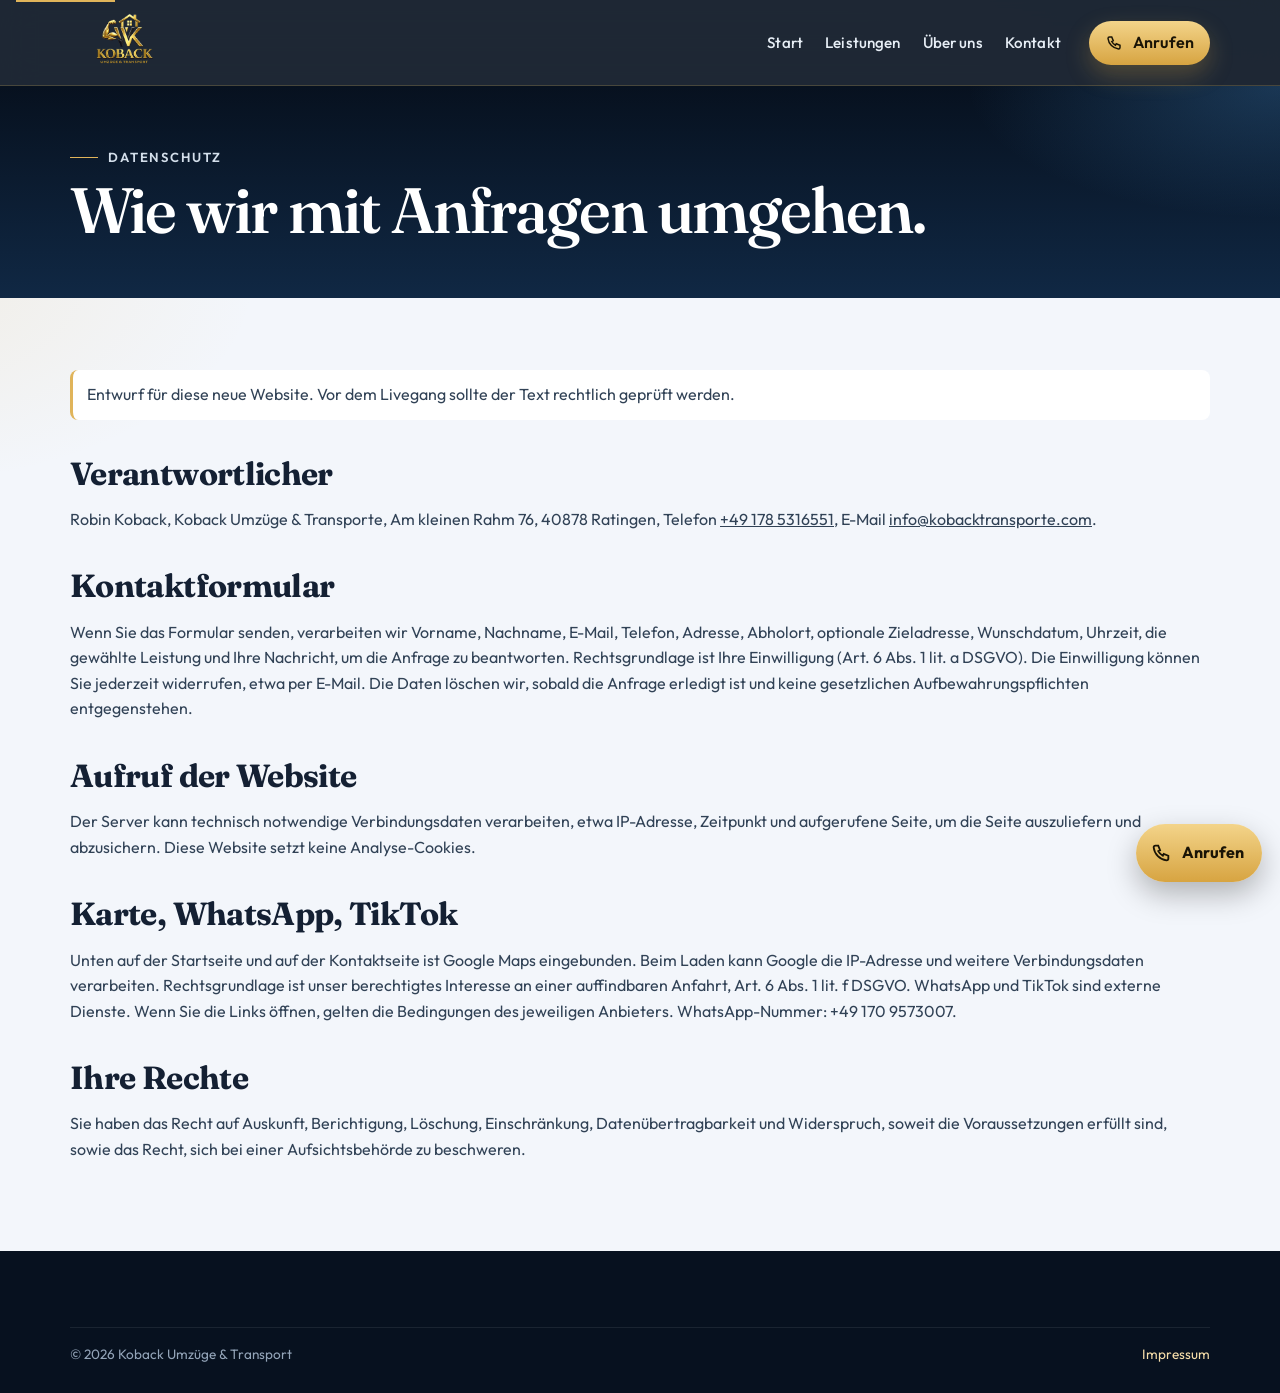
==== datenschutz.html @ e5ff246f "Publish the static site for client review. Co-authored-by: Cursor <cursoragent@cursor.com>" ====
<!DOCTYPE html>
<html lang="de">
<head>
  <meta charset="utf-8">
  <meta name="viewport" content="width=device-width, initial-scale=1">
  <title>Datenschutz | Koback Umzüge & Transport</title>
  <meta name="description" content="Datenschutzhinweise für die Website von Koback Umzüge & Transport.">
  <link rel="icon" href="assets/logo.png">
  <link rel="preconnect" href="https://fonts.googleapis.com">
  <link rel="preconnect" href="https://fonts.gstatic.com" crossorigin>
  <link href="https://fonts.googleapis.com/css2?family=Fraunces:ital,opsz,wght@0,9..144,520&family=Outfit:wght@360;500;650&display=swap" rel="stylesheet">
  <link rel="stylesheet" href="css/style.css">
</head>
<body>
  <a class="skip" href="#main">Zum Inhalt</a>
  <header class="nav">
    <div class="nav-inner">
      <a class="logo" href="index.html"><img src="assets/logo.png" alt="Koback Umzüge & Transport"></a>
      <ul class="nav-menu" id="nav-menu">
        <li><a href="index.html">Start</a></li>
        <li><a href="leistungen.html">Leistungen</a></li>
        <li><a href="ueber-uns.html">Über uns</a></li>
        <li><a href="kontakt.html">Kontakt</a></li>
      </ul>
      <a class="btn btn-gold nav-call" href="tel:+491785316551">
        <svg viewBox="0 0 24 24" fill="none" stroke="currentColor" stroke-width="2" aria-hidden="true"><path d="M6 4h3l2 5-2 1a12 12 0 0 0 5 5l1-2 5 2v3a2 2 0 0 1-2 2A16 16 0 0 1 4 6a2 2 0 0 1 2-2z"/></svg>
        Anrufen
      </a>
      <button class="nav-toggle" type="button" aria-expanded="false" aria-controls="nav-menu" aria-label="Menü"><span></span><span></span><span></span></button>
    </div>
  </header>
  <main id="main">
    <section class="page-hero">
      <div class="wrap">
        <p class="eyebrow">Datenschutz</p>
        <h1>Wie wir mit Anfragen umgehen.</h1>
      </div>
    </section>
    <section class="prose legal">
      <div class="wrap">
        <p class="note">Entwurf für diese neue Website. Vor dem Livegang sollte der Text rechtlich geprüft werden.</p>
        <h2>Verantwortlicher</h2>
        <p>Robin Koback, Koback Umzüge & Transporte, Am kleinen Rahm 76, 40878 Ratingen, Telefon <a href="tel:+491785316551">+49 178 5316551</a>, E-Mail <a href="mailto:info@kobacktransporte.com">info@kobacktransporte.com</a>.</p>
        <h2>Kontaktformular</h2>
        <p>Wenn Sie das Formular senden, verarbeiten wir Vorname, Nachname, E-Mail, Telefon, Adresse, Abholort, optionale Zieladresse, Wunschdatum, Uhrzeit, die gewählte Leistung und Ihre Nachricht, um die Anfrage zu beantworten. Rechtsgrundlage ist Ihre Einwilligung (Art. 6 Abs. 1 lit. a DSGVO). Die Einwilligung können Sie jederzeit widerrufen, etwa per E-Mail. Die Daten löschen wir, sobald die Anfrage erledigt ist und keine gesetzlichen Aufbewahrungspflichten entgegenstehen.</p>
        <h2>Aufruf der Website</h2>
        <p>Der Server kann technisch notwendige Verbindungsdaten verarbeiten, etwa IP-Adresse, Zeitpunkt und aufgerufene Seite, um die Seite auszuliefern und abzusichern. Diese Website setzt keine Analyse-Cookies.</p>
        <h2>Karte, WhatsApp, TikTok</h2>
        <p>Unten auf der Startseite und auf der Kontaktseite ist Google Maps eingebunden. Beim Laden kann Google die IP-Adresse und weitere Verbindungsdaten verarbeiten. Rechtsgrundlage ist unser berechtigtes Interesse an einer auffindbaren Anfahrt, Art. 6 Abs. 1 lit. f DSGVO. WhatsApp und TikTok sind externe Dienste. Wenn Sie die Links öffnen, gelten die Bedingungen des jeweiligen Anbieters. WhatsApp-Nummer: +49 170 9573007.</p>
        <h2>Ihre Rechte</h2>
        <p>Sie haben das Recht auf Auskunft, Berichtigung, Löschung, Einschränkung, Datenübertragbarkeit und Widerspruch, soweit die Voraussetzungen erfüllt sind, sowie das Recht, sich bei einer Aufsichtsbehörde zu beschweren.</p>
      </div>
    </section>
  </main>
  <footer class="footer">
    <div class="wrap footer-bottom">
      <span>© 2026 Koback Umzüge & Transport</span>
      <span><a href="impressum.html">Impressum</a></span>
    </div>
  </footer>
  <a class="fab" id="fab" href="tel:+491785316551" aria-label="Jetzt anrufen">
    <svg class="only-call" viewBox="0 0 24 24" fill="none" stroke="currentColor" stroke-width="2" aria-hidden="true"><path d="M6 4h3l2 5-2 1a12 12 0 0 0 5 5l1-2 5 2v3a2 2 0 0 1-2 2A16 16 0 0 1 4 6a2 2 0 0 1 2-2z"/></svg>
    <svg class="only-wa" viewBox="0 0 24 24" fill="currentColor" aria-hidden="true"><path d="M12 3a9 9 0 0 0-7.8 13.5L3 21l4.7-1.2A9 9 0 1 0 12 3zm5 12.6c-.2.6-1.2 1.1-1.7 1.1-.4 0-.9.2-3.1-.7-2.6-1.1-4.2-3.7-4.3-3.9-.2-.2-1.3-1.7-1.3-3.2s.8-2.3 1.1-2.6c.3-.3.6-.4.9-.4h.6c.2 0 .4 0 .6.5.2.6.8 2 .8 2.1.1.1.1.3 0 .5l-.4.5c-.1.2-.3.3-.1.6.2.3.7 1.2 1.6 1.9 1.1.9 2 1.1 2.3 1.3.3.1.4.1.6-.1l.7-.8c.2-.2.4-.2.6-.1l2.1 1c.2.1.4.2.4.4.1.2 0 .7-.2 1.1z"/></svg>
    <span class="label only-call">Anrufen</span>
    <span class="label only-wa">WhatsApp</span>
  </a>
  <script src="js/main.js"></script>
</body>
</html>
---- css/style.css ----
:root {
  --navy: #07111f;
  --navy-2: #0c1c31;
  --navy-3: #132844;
  --blue: #1e4f86;
  --blue-bright: #3d7eb8;
  --gold: #e0b45a;
  --gold-2: #f6deaa;
  --gold-deep: #a8832e;
  --ink: #142033;
  --muted: #5d6d80;
  --paper: #f4efe6;
  --white: #fff;
  --line: rgba(224, 180, 90, 0.38);
  --wa: #1faa5a;
  --danger: #ffb4b4;
  --nav: 86px;
  --shadow: 0 24px 60px rgba(4, 10, 20, 0.28);
  --font: "Outfit", "Segoe UI", sans-serif;
  --display: "Fraunces", Georgia, serif;
}

* { box-sizing: border-box; }
html { scroll-behavior: smooth; overflow-x: clip; }
body {
  margin: 0;
  font-family: var(--font);
  color: var(--ink);
  background:
    radial-gradient(900px 420px at 100% -10%, rgba(61, 126, 184, 0.16), transparent 60%),
    radial-gradient(700px 380px at -10% 20%, rgba(224, 180, 90, 0.14), transparent 55%),
    #f3f6fb;
  line-height: 1.6;
}
img { max-width: 100%; display: block; }
a { color: inherit; }
button, input, select, textarea { font: inherit; }
h1, h2, h3, p { margin: 0; }

.skip {
  position: absolute;
  left: 16px;
  top: -40px;
  background: var(--gold);
  color: var(--navy);
  padding: 8px 12px;
  z-index: 100;
}
.skip:focus { top: 12px; }

.wrap {
  width: min(1140px, calc(100% - 40px));
  margin: 0 auto;
}

.nav {
  position: sticky;
  top: 0;
  z-index: 40;
  height: var(--nav);
  display: flex;
  align-items: center;
  background: rgba(7, 17, 31, 0.9);
  backdrop-filter: blur(16px);
  border-bottom: 1px solid rgba(224, 180, 90, 0.22);
}
.nav-inner {
  display: flex;
  align-items: center;
  gap: 28px;
  width: min(1140px, calc(100% - 40px));
  margin: 0 auto;
}
.logo img {
  height: 72px;
  width: auto;
  mix-blend-mode: lighten;
}
.nav-menu {
  display: flex;
  align-items: center;
  gap: 22px;
  margin: 0 0 0 auto;
  list-style: none;
  padding: 0;
}
.nav-menu a {
  text-decoration: none;
  color: #e7eef6;
  font-size: 0.95rem;
  font-weight: 500;
  letter-spacing: 0.01em;
}
.nav-menu a:hover,
.nav-menu a.is-active { color: var(--gold-2); }
.nav-menu a.is-active {
  box-shadow: inset 0 -2px 0 var(--gold);
}
.nav-toggle {
  display: none;
  margin-left: auto;
  width: 46px;
  height: 46px;
  border: 1px solid var(--line);
  background: transparent;
  border-radius: 12px;
  padding: 0;
  cursor: pointer;
}
.nav-toggle span {
  display: block;
  width: 18px;
  height: 2px;
  margin: 4px auto;
  background: var(--gold-2);
  transition: transform 0.2s ease, opacity 0.2s ease;
}
.nav-toggle[aria-expanded="true"] span:nth-child(1) { transform: translateY(6px) rotate(45deg); }
.nav-toggle[aria-expanded="true"] span:nth-child(2) { opacity: 0; }
.nav-toggle[aria-expanded="true"] span:nth-child(3) { transform: translateY(-6px) rotate(-45deg); }

.btn {
  display: inline-flex;
  align-items: center;
  justify-content: center;
  gap: 10px;
  min-height: 52px;
  padding: 0 22px;
  border-radius: 999px;
  text-decoration: none;
  border: 0;
  cursor: pointer;
  font-weight: 600;
  letter-spacing: 0.01em;
}
.btn svg { width: 18px; height: 18px; flex: none; }
.btn-gold {
  background: linear-gradient(180deg, #f3d48a, #d7a441);
  color: #1a1406;
  box-shadow: 0 10px 24px rgba(215, 164, 65, 0.28);
}
.btn-gold:hover { filter: brightness(1.05); transform: translateY(-1px); }
.btn-ghost {
  position: relative;
  color: var(--gold-2);
  background: rgba(7, 17, 31, 0.35);
  border: 1.5px solid rgba(246, 222, 170, 0.75);
}
.btn-ghost:hover { background: rgba(224, 180, 90, 0.12); }
.btn-line {
  color: var(--navy);
  background: transparent;
  border: 1.5px solid rgba(7, 17, 31, 0.2);
}
.btn-wa {
  background: var(--wa);
  color: white;
}
.btn-block { width: 100%; }
.nav .btn { min-height: 44px; padding: 0 16px; }
.nav-call { flex: none; }

.btn-pulse { animation: rise 0.7s ease 0.3s both; }
.btn-pulse::before,
.btn-pulse::after {
  content: "";
  position: absolute;
  inset: -5px;
  border-radius: inherit;
  border: 1.5px solid rgba(246, 222, 170, 0.8);
  animation: ring 2.1s ease-out infinite;
  pointer-events: none;
}
.btn-pulse::after { animation-delay: 1s; }
@keyframes ring {
  0% { transform: scale(1); opacity: 0.75; }
  100% { transform: scale(1.22); opacity: 0; }
}
@keyframes rise {
  from { opacity: 0; transform: translateY(10px); }
  to { opacity: 1; transform: none; }
}
.chev { animation: bob 1.4s ease-in-out infinite; }
@keyframes bob {
  0%, 100% { transform: translateY(0); }
  50% { transform: translateY(3px); }
}

.hero {
  position: relative;
  color: white;
  min-height: calc(100svh - var(--nav));
  display: flex;
  align-items: center;
  background: #07111f;
  overflow: hidden;
}
.hero-media {
  position: absolute;
  inset: 0;
  z-index: 0;
}
.hero-media video {
  width: 100%;
  height: 100%;
  object-fit: cover;
  object-position: center center;
  display: block;
}
.hero-media::after {
  content: "";
  position: absolute;
  inset: 0;
  background:
    linear-gradient(90deg, rgba(7, 17, 31, 0.9) 0%, rgba(7, 17, 31, 0.62) 46%, rgba(7, 17, 31, 0.38) 100%);
}
.hero-grid {
  position: relative;
  z-index: 1;
  display: grid;
  grid-template-columns: 1.15fr 0.85fr;
  gap: 40px;
  align-items: center;
  width: min(1140px, calc(100% - 40px));
  margin: 0 auto;
  padding: 56px 0 64px;
}
.eyebrow {
  display: inline-flex;
  align-items: center;
  gap: 10px;
  color: var(--gold-2);
  font-size: 0.82rem;
  font-weight: 600;
  letter-spacing: 0.14em;
  text-transform: uppercase;
}
.eyebrow::before {
  content: "";
  width: 28px;
  height: 1px;
  background: var(--gold);
}
.hero h1 {
  margin: 16px 0 18px;
  font-family: var(--display);
  font-weight: 560;
  font-size: clamp(3rem, 6.2vw, 5.5rem);
  line-height: 0.96;
  letter-spacing: -0.03em;
  text-shadow: 0 10px 30px rgba(0, 0, 0, 0.35);
}
.hero h1 span {
  color: var(--gold-2);
}
.lead {
  max-width: 560px;
  color: #d5deea;
  font-size: 1.08rem;
}
.hero-actions {
  display: flex;
  flex-wrap: wrap;
  gap: 14px;
  margin-top: 28px;
}
.hero-card {
  background: rgba(8, 18, 32, 0.62);
  border: 1px solid rgba(246, 222, 170, 0.42);
  border-radius: 24px;
  padding: 22px;
  backdrop-filter: blur(14px);
  box-shadow: var(--shadow);
}
.hero-card p { color: #c9d5e4; }
.hero-card .kicker {
  color: var(--gold);
  font-size: 0.78rem;
  letter-spacing: 0.16em;
  text-transform: uppercase;
  font-weight: 700;
}
.phone-xl {
  display: block;
  margin: 8px 0 16px;
  color: white;
  text-decoration: none;
  font-family: var(--display);
  font-size: clamp(1.8rem, 3vw, 2.4rem);
  letter-spacing: -0.03em;
}
.hero-card .btn { width: 100%; }
.quick-row {
  display: grid;
  grid-template-columns: 1fr 1fr;
  gap: 10px;
  margin-top: 12px;
}
.quick-row a {
  display: flex;
  align-items: center;
  justify-content: center;
  gap: 8px;
  min-height: 44px;
  border-radius: 14px;
  text-decoration: none;
  color: var(--gold-2);
  border: 1px solid rgba(246, 222, 170, 0.28);
  font-size: 0.92rem;
}
.quick-row a:hover { background: rgba(255, 255, 255, 0.05); }

#kontakt { scroll-margin-top: 96px; }
.contact-band {
  background:
    radial-gradient(500px 240px at 100% 0%, rgba(61, 126, 184, 0.28), transparent 60%),
    var(--navy);
  color: white;
  padding: 72px 0;
}
.contact-grid {
  display: grid;
  grid-template-columns: 1.05fr 0.95fr;
  gap: 42px;
  align-items: start;
}
.section-title {
  font-family: var(--display);
  font-weight: 560;
  letter-spacing: -0.03em;
  font-size: clamp(2rem, 4vw, 3.3rem);
  line-height: 1.05;
}
.contact-band .section-title { margin: 10px 0 12px; }
.contact-copy { color: #c5d2e2; max-width: 460px; }
.contact-list {
  list-style: none;
  padding: 0;
  margin: 22px 0 0;
  display: grid;
  gap: 12px;
}
.contact-list li {
  display: flex;
  gap: 12px;
  align-items: flex-start;
  color: #eef3f8;
}
.contact-list a {
  display: block;
  text-decoration: none;
  color: #eef3f8;
}
.contact-list svg {
  width: 20px;
  height: 20px;
  margin-top: 2px;
  color: var(--gold);
  flex: none;
}
.contact-list small { display: block; color: #9fb0c4; }

.form-card {
  background: #10243d;
  border: 1px solid rgba(224, 180, 90, 0.32);
  border-radius: 24px;
  padding: 22px;
  box-shadow: var(--shadow);
}
.form-grid {
  display: grid;
  grid-template-columns: 1fr 1fr;
  gap: 14px 14px;
}
.field { display: flex; flex-direction: column; gap: 6px; }
.span-2 { grid-column: 1 / -1; }
label { font-size: 0.86rem; color: var(--gold-2); font-weight: 600; }
input, select, textarea {
  width: 100%;
  border: 1px solid rgba(255, 255, 255, 0.12);
  background: #0b1a2e;
  color: white;
  color-scheme: dark;
  border-radius: 12px;
  padding: 12px 14px;
  outline: none;
}
textarea { min-height: 120px; resize: vertical; }
input:focus, select:focus, textarea:focus {
  border-color: var(--gold);
  box-shadow: 0 0 0 3px rgba(224, 180, 90, 0.2);
}
.consent {
  display: flex;
  gap: 10px;
  align-items: flex-start;
  color: #d5deea;
  font-size: 0.88rem;
}
.consent input { width: 18px; height: 18px; margin-top: 3px; accent-color: var(--gold-deep); }
.consent a { color: var(--gold-2); }
.form-error { color: var(--danger); font-size: 0.9rem; min-height: 1.2em; }
.form-success {
  display: none;
  padding: 28px 8px;
  text-align: center;
}
.form-success.is-on { display: block; }
.form-success h3 {
  font-family: var(--display);
  font-size: 2rem;
  margin-bottom: 8px;
}
.hp {
  position: absolute;
  left: -9999px;
  opacity: 0;
  height: 0;
}

.map-frame {
  margin-top: 18px;
  border-radius: 18px;
  overflow: hidden;
  min-height: 180px;
  background:
    linear-gradient(160deg, rgba(7, 17, 31, 0.2), rgba(7, 17, 31, 0.55)),
    url("../assets/room.jpg") center / cover;
  border: 1px solid rgba(224, 180, 90, 0.25);
  display: grid;
  place-items: center;
}
.map-frame iframe { width: 100%; height: 220px; border: 0; }
.map-load {
  background: rgba(7, 17, 31, 0.82);
  color: white;
  border: 1px solid var(--line);
  border-radius: 999px;
  min-height: 46px;
  padding: 0 18px;
  cursor: pointer;
}

.trust {
  background: transparent;
  padding: 0 0 8px;
  margin-top: -36px;
  position: relative;
  z-index: 2;
}
.trust-grid {
  display: grid;
  grid-template-columns: repeat(4, 1fr);
  gap: 18px;
  background: rgba(255, 255, 255, 0.92);
  border: 1px solid rgba(30, 79, 134, 0.08);
  border-radius: 24px;
  padding: 22px 26px;
  box-shadow: 0 18px 50px rgba(12, 28, 49, 0.08);
  backdrop-filter: blur(10px);
}
.trust article {
  padding: 8px 8px 8px 0;
}
.trust strong {
  display: block;
  font-family: var(--display);
  font-size: 1.55rem;
  font-weight: 560;
  color: var(--navy);
  letter-spacing: -0.03em;
}
.trust span { color: var(--muted); font-size: 0.95rem; }
.trust article + article { border-left: 1px solid rgba(168, 131, 46, 0.35); padding-left: 18px; }

.section { padding: 84px 0; }
.section-head {
  display: flex;
  justify-content: space-between;
  gap: 24px;
  align-items: end;
  margin-bottom: 28px;
}
.section-head p { max-width: 420px; color: var(--muted); }
.cards {
  display: grid;
  grid-template-columns: repeat(3, 1fr);
  gap: 18px;
}
.card {
  background: white;
  border-radius: 22px;
  overflow: hidden;
  border: 1px solid rgba(18, 49, 84, 0.06);
  box-shadow: 0 16px 40px rgba(20, 32, 51, 0.06);
  display: flex;
  flex-direction: column;
  transition: transform 0.25s ease, box-shadow 0.25s ease;
}
.card:hover {
  transform: translateY(-6px);
  box-shadow: 0 28px 50px rgba(18, 49, 84, 0.14);
}
.card img { height: 210px; width: 100%; object-fit: cover; }
.card div { padding: 20px 20px 22px; display: flex; flex-direction: column; gap: 8px; flex: 1; }
.card h3 { font-size: 1.35rem; letter-spacing: -0.02em; }
.card p { color: var(--muted); flex: 1; }
.card a { color: var(--blue); font-weight: 600; text-decoration: none; }
.card a:hover { color: var(--gold-deep); }

.why { background: white; }
.why-grid {
  display: grid;
  grid-template-columns: repeat(4, 1fr);
  gap: 16px;
}
.why article {
  background: linear-gradient(180deg, #ffffff, #f4f7fb);
  border-radius: 20px;
  padding: 22px;
  border: 1px solid rgba(30, 79, 134, 0.08);
  box-shadow: inset 0 3px 0 var(--gold);
}
.why h3 { margin: 10px 0 6px; font-size: 1.15rem; }
.why p { color: var(--muted); }
.icon-bubble {
  width: 42px;
  height: 42px;
  border-radius: 14px;
  display: grid;
  place-items: center;
  background: #123154;
  color: var(--gold-2);
}
.icon-bubble svg { width: 20px; height: 20px; }

.care {
  display: grid;
  grid-template-columns: 0.9fr 1.1fr;
  min-height: 520px;
  background: var(--navy-2);
  color: white;
}
.care img { width: 100%; height: 100%; object-fit: cover; min-height: 320px; }
.care-copy { padding: 64px 56px; }
.care-copy .section-title { margin: 12px 0 14px; }
.care-copy p { color: #d0dbeb; }
.care-copy ul { margin: 16px 0 0; padding: 0; list-style: none; display: grid; gap: 8px; }
.care-copy li { padding-left: 18px; position: relative; }
.care-copy li::before {
  content: "";
  width: 7px;
  height: 7px;
  border-radius: 50%;
  background: var(--gold);
  position: absolute;
  left: 0;
  top: 0.55em;
}

.band {
  background:
    linear-gradient(100deg, rgba(7, 17, 31, 0.82), rgba(30, 79, 134, 0.72)),
    url("../assets/van-load.jpg") center / cover;
  color: white;
  padding: 64px 0;
}
.band-inner {
  display: flex;
  justify-content: space-between;
  gap: 24px;
  align-items: center;
}
.band h2 { font-family: var(--display); font-size: clamp(2rem, 4vw, 3rem); font-weight: 560; letter-spacing: -0.03em; }
.band p { color: #e4ebf3; margin-top: 8px; }

.studio {
  background:
    radial-gradient(520px 220px at 0% 0%, rgba(61, 126, 184, 0.35), transparent 55%),
    #07111f;
  color: white;
  padding: 72px 0 0;
}
.studio .section-title { margin: 8px 0 10px; }
.studio-lead { max-width: 520px; color: #c5d2e2; margin-bottom: 28px; }
.studio-map {
  position: relative;
  border-radius: 28px 28px 0 0;
  overflow: hidden;
  border: 1px solid rgba(224, 180, 90, 0.28);
  border-bottom: 0;
  background: #10243d;
}
.studio-map iframe {
  width: 100%;
  height: 520px;
  border: 0;
  display: block;
}
.pin-card {
  position: absolute;
  left: 22px;
  bottom: 22px;
  width: min(320px, calc(100% - 44px));
  padding: 20px;
  border-radius: 22px;
  background: rgba(7, 17, 31, 0.88);
  border: 1px solid rgba(246, 222, 170, 0.45);
  backdrop-filter: blur(14px);
  box-shadow: var(--shadow);
}
.pin-card .kicker {
  color: var(--gold);
  font-size: 0.75rem;
  letter-spacing: 0.16em;
  text-transform: uppercase;
  font-weight: 700;
}
.pin-card strong {
  display: block;
  margin: 6px 0 8px;
  font-size: 1.15rem;
}
.pin-card p { color: #d5deea; margin-bottom: 14px; }
.pin-card .btn { width: 100%; }

.page-hero {
  background:
    radial-gradient(520px 220px at 100% 0%, rgba(61, 126, 184, 0.35), transparent 60%),
    linear-gradient(180deg, #07111f 0%, #102844 100%);
  color: white;
  padding: 54px 0 46px;
}
.page-hero h1 {
  font-family: var(--display);
  font-weight: 560;
  font-size: clamp(2.6rem, 5vw, 4.4rem);
  letter-spacing: -0.03em;
  line-height: 1;
  margin: 10px 0;
}
.page-hero p { max-width: 640px; color: #d3deea; }

.prose { padding: 64px 0 80px; }
.prose h2 {
  font-family: var(--display);
  font-size: 2rem;
  margin: 28px 0 8px;
  letter-spacing: -0.02em;
}
.split {
  display: grid;
  grid-template-columns: 1fr 1fr;
  gap: 28px;
  align-items: center;
}
.split img { border-radius: 24px; height: 420px; width: 100%; object-fit: cover; }
.chips { display: flex; flex-wrap: wrap; gap: 8px; margin-top: 16px; }
.chips span {
  border: 1px solid rgba(168, 131, 46, 0.4);
  background: white;
  border-radius: 999px;
  padding: 6px 12px;
  font-size: 0.92rem;
}
.service-block { padding: 28px 0 8px; border-top: 1px solid rgba(20, 32, 51, 0.08); }
.service-block ul { columns: 2; padding-left: 18px; }
.service-block li { break-inside: avoid; margin: 4px 0; }
.legal p { margin: 8px 0; color: #314256; }
.note {
  background: white;
  border-left: 3px solid var(--gold);
  padding: 12px 14px;
  border-radius: 8px;
  color: var(--muted);
}

.footer {
  background: var(--navy);
  color: #d5deea;
  padding: 48px 0 28px;
}
.footer-grid {
  display: grid;
  grid-template-columns: 1.3fr 1fr 1fr;
  gap: 28px;
}
.footer .logo img { height: 84px; }
.footer a { color: var(--gold-2); text-decoration: none; }
.footer h3 { color: white; margin-bottom: 8px; font-size: 1rem; }
.footer ul { list-style: none; padding: 0; margin: 0; display: grid; gap: 6px; }
.footer-bottom {
  margin-top: 28px;
  padding-top: 16px;
  border-top: 1px solid rgba(255, 255, 255, 0.08);
  display: flex;
  justify-content: space-between;
  gap: 12px;
  font-size: 0.85rem;
  color: #93a4b8;
}

.fab {
  position: fixed;
  right: 18px;
  bottom: 18px;
  z-index: 45;
  transition: opacity 0.25s ease, transform 0.25s ease;
}
.fab.is-hidden {
  opacity: 0;
  visibility: hidden;
  pointer-events: none;
  transform: translateY(10px);
}
.fab {
  display: inline-flex;
  align-items: center;
  gap: 10px;
  min-height: 58px;
  padding: 0 18px 0 14px;
  border-radius: 999px;
  text-decoration: none;
  background: linear-gradient(180deg, #f3d48a, #d7a441);
  color: #1a1406;
  font-weight: 700;
  box-shadow: 0 12px 30px rgba(0, 0, 0, 0.28), 0 0 0 0 rgba(224, 180, 90, 0.6);
  animation: fabpulse 2s ease-out infinite;
}
.fab svg { width: 22px; height: 22px; }
.fab .only-wa { display: none; }
.fab.is-wa {
  background: var(--wa);
  color: white;
  animation-name: fabpulse-wa;
}
.fab.is-wa .only-call { display: none; }
.fab.is-wa .only-wa { display: inline-flex; }
@keyframes fabpulse {
  0% { box-shadow: 0 12px 30px rgba(0, 0, 0, 0.28), 0 0 0 0 rgba(224, 180, 90, 0.55); }
  100% { box-shadow: 0 12px 30px rgba(0, 0, 0, 0.28), 0 0 0 16px rgba(224, 180, 90, 0); }
}
@keyframes fabpulse-wa {
  0% { box-shadow: 0 12px 30px rgba(0, 0, 0, 0.28), 0 0 0 0 rgba(31, 170, 90, 0.55); }
  100% { box-shadow: 0 12px 30px rgba(0, 0, 0, 0.28), 0 0 0 16px rgba(31, 170, 90, 0); }
}

:focus-visible {
  outline: 3px solid var(--blue-bright);
  outline-offset: 2px;
}

@media (max-width: 980px) {
  .hero-grid, .contact-grid, .cards, .why-grid, .care, .split, .footer-grid, .trust-grid {
    grid-template-columns: 1fr;
  }
  .trust article + article { border-left: 0; padding-left: 0; border-top: 1px solid rgba(168, 131, 46, 0.35); padding-top: 12px; }
  .hero-grid { min-height: 0; padding: 48px 0 56px; }
  .hero-media::after {
    background: linear-gradient(180deg, rgba(7, 17, 31, 0.55) 0%, rgba(7, 17, 31, 0.78) 55%, rgba(7, 17, 31, 0.9) 100%);
  }
  .care-copy { padding: 36px 22px 48px; }
  .section-head, .band-inner, .footer-bottom { flex-direction: column; align-items: flex-start; }
  .service-block ul { columns: 1; }
  .nav-inner { gap: 10px; width: min(1140px, calc(100% - 28px)); }
  .nav-toggle { display: inline-block; margin-left: 0; flex: none; }
  .nav-call { margin-left: auto; flex: none; }
  .nav-shell {
    position: fixed;
    inset: 0;
    z-index: 55;
    overflow: hidden;
    pointer-events: none;
  }
  .nav-menu {
    display: flex;
    position: absolute;
    top: var(--nav);
    right: 0;
    left: auto;
    z-index: 50;
    width: min(300px, 86vw);
    height: calc(100% - var(--nav));
    margin: 0;
    padding: 12px 0 24px;
    flex-direction: column;
    align-items: stretch;
    gap: 0;
    background: #07111f;
    border-left: 1px solid var(--line);
    box-shadow: -16px 0 40px rgba(0, 0, 0, 0.35);
    transform: translateX(105%);
    visibility: hidden;
    pointer-events: none;
  }
  .nav-menu.is-open {
    transform: translateX(0);
    visibility: visible;
    pointer-events: auto;
  }
  .nav-menu a {
    display: flex;
    align-items: center;
    min-height: 52px;
    padding: 0 22px;
    border-bottom: 1px solid rgba(224, 180, 90, 0.16);
  }
  .nav-menu a.is-active { box-shadow: none; background: rgba(224, 180, 90, 0.1); }
  body.nav-open { overflow: hidden; }
  body.nav-open::before {
    content: "";
    position: fixed;
    inset: 0;
    background: rgba(4, 10, 20, 0.55);
    z-index: 30;
  }
  .nav { position: sticky; }
  .nav-inner { position: static; }
}

@media (max-width: 640px) {
  :root { --nav: 72px; }
  .logo img { height: 52px; }
  .nav { height: var(--nav); }
  .nav .btn { min-height: 40px; padding: 0 12px; font-size: 0.92rem; }
  .nav-toggle { width: 42px; height: 42px; }
  .hero { min-height: 0; align-items: flex-start; }
  .hero-grid { padding: 28px 0 36px; gap: 18px; }
  .hero h1 { font-size: 2.35rem; margin: 12px 0 12px; }
  .eyebrow { font-size: 0.72rem; letter-spacing: 0.08em; }
  .lead { font-size: 1rem; }
  .hero-actions { flex-direction: column; align-items: stretch; margin-top: 20px; }
  .hero-actions .btn { width: 100%; }
  .phone-xl { font-size: 1.65rem; }
  .section { padding: 52px 0; }
  .section-title, .page-hero h1 { font-size: 2.15rem; }
  .trust { margin-top: 0; }
  .trust-grid { padding: 18px 16px; }
  .trust strong { font-size: 1.35rem; }
  .form-card { padding: 16px; }
  .form-grid, .quick-row { grid-template-columns: 1fr; }
  .footer .logo img { height: 64px; }
  .studio { padding-top: 48px; }
  .studio-map { border-radius: 20px 20px 0 0; }
  .studio-map iframe { height: 280px; }
  .pin-card { position: static; width: auto; border-radius: 0; border-left: 0; border-right: 0; }
  .care-copy { padding: 28px 18px 36px; }
  .fab span.label { position: absolute; width: 1px; height: 1px; overflow: hidden; clip: rect(0 0 0 0); }
  .fab { padding: 0; width: 58px; height: 58px; justify-content: center; }
}

@media (prefers-reduced-motion: reduce) {
  html { scroll-behavior: auto; }
  .btn-pulse, .btn-pulse::before, .btn-pulse::after, .fab, .chev { animation: none; }
}
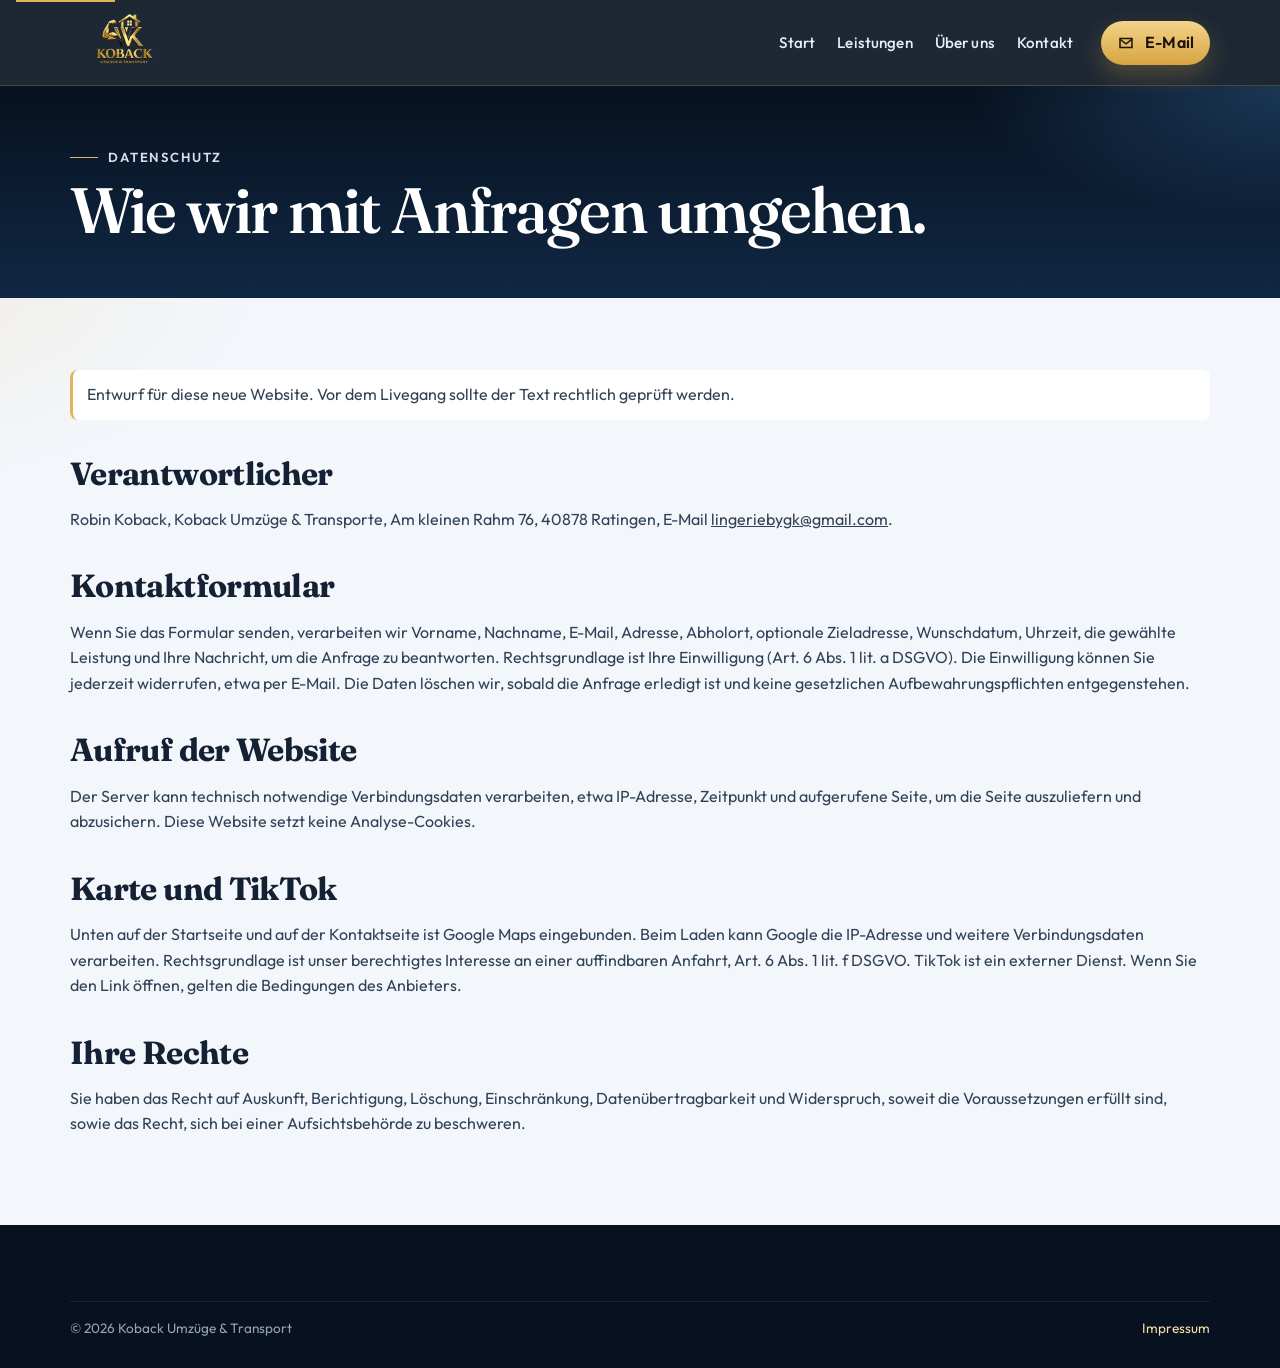
==== commit 28591bf9: "Use the official email and remove phone contact. Co-authored-by: Cursor <cursoragent@cursor.com>" ====
--- a/datenschutz.html
+++ b/datenschutz.html
@@ -2,14 +2,14 @@
 <html lang="de">
 <head>
   <meta charset="utf-8">
-  <meta name="viewport" content="width=device-width, initial-scale=1">
+  <meta name="viewport" content="width=device-width, initial-scale=1, viewport-fit=cover">
   <title>Datenschutz | Koback Umzüge & Transport</title>
   <meta name="description" content="Datenschutzhinweise für die Website von Koback Umzüge & Transport.">
   <link rel="icon" href="assets/logo.png">
   <link rel="preconnect" href="https://fonts.googleapis.com">
   <link rel="preconnect" href="https://fonts.gstatic.com" crossorigin>
   <link href="https://fonts.googleapis.com/css2?family=Fraunces:ital,opsz,wght@0,9..144,520&family=Outfit:wght@360;500;650&display=swap" rel="stylesheet">
-  <link rel="stylesheet" href="css/style.css">
+  <link rel="stylesheet" href="css/style.css?v=5">
 </head>
 <body>
   <a class="skip" href="#main">Zum Inhalt</a>
@@ -22,9 +22,9 @@
         <li><a href="ueber-uns.html">Über uns</a></li>
         <li><a href="kontakt.html">Kontakt</a></li>
       </ul>
-      <a class="btn btn-gold nav-call" href="tel:+491785316551">
-        <svg viewBox="0 0 24 24" fill="none" stroke="currentColor" stroke-width="2" aria-hidden="true"><path d="M6 4h3l2 5-2 1a12 12 0 0 0 5 5l1-2 5 2v3a2 2 0 0 1-2 2A16 16 0 0 1 4 6a2 2 0 0 1 2-2z"/></svg>
-        Anrufen
+      <a class="btn btn-gold nav-call" href="mailto:lingeriebygk@gmail.com">
+        <svg viewBox="0 0 24 24" fill="none" stroke="currentColor" stroke-width="2" aria-hidden="true"><path d="M4 6h16v12H4z"/><path d="M4 7l8 6 8-6"/></svg>
+        E-Mail
       </a>
       <button class="nav-toggle" type="button" aria-expanded="false" aria-controls="nav-menu" aria-label="Menü"><span></span><span></span><span></span></button>
     </div>
@@ -40,13 +40,13 @@
       <div class="wrap">
         <p class="note">Entwurf für diese neue Website. Vor dem Livegang sollte der Text rechtlich geprüft werden.</p>
         <h2>Verantwortlicher</h2>
-        <p>Robin Koback, Koback Umzüge & Transporte, Am kleinen Rahm 76, 40878 Ratingen, Telefon <a href="tel:+491785316551">+49 178 5316551</a>, E-Mail <a href="mailto:info@kobacktransporte.com">info@kobacktransporte.com</a>.</p>
+        <p>Robin Koback, Koback Umzüge & Transporte, Am kleinen Rahm 76, 40878 Ratingen, E-Mail <a href="mailto:lingeriebygk@gmail.com">lingeriebygk@gmail.com</a>.</p>
         <h2>Kontaktformular</h2>
-        <p>Wenn Sie das Formular senden, verarbeiten wir Vorname, Nachname, E-Mail, Telefon, Adresse, Abholort, optionale Zieladresse, Wunschdatum, Uhrzeit, die gewählte Leistung und Ihre Nachricht, um die Anfrage zu beantworten. Rechtsgrundlage ist Ihre Einwilligung (Art. 6 Abs. 1 lit. a DSGVO). Die Einwilligung können Sie jederzeit widerrufen, etwa per E-Mail. Die Daten löschen wir, sobald die Anfrage erledigt ist und keine gesetzlichen Aufbewahrungspflichten entgegenstehen.</p>
+        <p>Wenn Sie das Formular senden, verarbeiten wir Vorname, Nachname, E-Mail, Adresse, Abholort, optionale Zieladresse, Wunschdatum, Uhrzeit, die gewählte Leistung und Ihre Nachricht, um die Anfrage zu beantworten. Rechtsgrundlage ist Ihre Einwilligung (Art. 6 Abs. 1 lit. a DSGVO). Die Einwilligung können Sie jederzeit widerrufen, etwa per E-Mail. Die Daten löschen wir, sobald die Anfrage erledigt ist und keine gesetzlichen Aufbewahrungspflichten entgegenstehen.</p>
         <h2>Aufruf der Website</h2>
         <p>Der Server kann technisch notwendige Verbindungsdaten verarbeiten, etwa IP-Adresse, Zeitpunkt und aufgerufene Seite, um die Seite auszuliefern und abzusichern. Diese Website setzt keine Analyse-Cookies.</p>
-        <h2>Karte, WhatsApp, TikTok</h2>
-        <p>Unten auf der Startseite und auf der Kontaktseite ist Google Maps eingebunden. Beim Laden kann Google die IP-Adresse und weitere Verbindungsdaten verarbeiten. Rechtsgrundlage ist unser berechtigtes Interesse an einer auffindbaren Anfahrt, Art. 6 Abs. 1 lit. f DSGVO. WhatsApp und TikTok sind externe Dienste. Wenn Sie die Links öffnen, gelten die Bedingungen des jeweiligen Anbieters. WhatsApp-Nummer: +49 170 9573007.</p>
+        <h2>Karte und TikTok</h2>
+        <p>Unten auf der Startseite und auf der Kontaktseite ist Google Maps eingebunden. Beim Laden kann Google die IP-Adresse und weitere Verbindungsdaten verarbeiten. Rechtsgrundlage ist unser berechtigtes Interesse an einer auffindbaren Anfahrt, Art. 6 Abs. 1 lit. f DSGVO. TikTok ist ein externer Dienst. Wenn Sie den Link öffnen, gelten die Bedingungen des Anbieters.</p>
         <h2>Ihre Rechte</h2>
         <p>Sie haben das Recht auf Auskunft, Berichtigung, Löschung, Einschränkung, Datenübertragbarkeit und Widerspruch, soweit die Voraussetzungen erfüllt sind, sowie das Recht, sich bei einer Aufsichtsbehörde zu beschweren.</p>
       </div>
@@ -58,12 +58,6 @@
       <span><a href="impressum.html">Impressum</a></span>
     </div>
   </footer>
-  <a class="fab" id="fab" href="tel:+491785316551" aria-label="Jetzt anrufen">
-    <svg class="only-call" viewBox="0 0 24 24" fill="none" stroke="currentColor" stroke-width="2" aria-hidden="true"><path d="M6 4h3l2 5-2 1a12 12 0 0 0 5 5l1-2 5 2v3a2 2 0 0 1-2 2A16 16 0 0 1 4 6a2 2 0 0 1 2-2z"/></svg>
-    <svg class="only-wa" viewBox="0 0 24 24" fill="currentColor" aria-hidden="true"><path d="M12 3a9 9 0 0 0-7.8 13.5L3 21l4.7-1.2A9 9 0 1 0 12 3zm5 12.6c-.2.6-1.2 1.1-1.7 1.1-.4 0-.9.2-3.1-.7-2.6-1.1-4.2-3.7-4.3-3.9-.2-.2-1.3-1.7-1.3-3.2s.8-2.3 1.1-2.6c.3-.3.6-.4.9-.4h.6c.2 0 .4 0 .6.5.2.6.8 2 .8 2.1.1.1.1.3 0 .5l-.4.5c-.1.2-.3.3-.1.6.2.3.7 1.2 1.6 1.9 1.1.9 2 1.1 2.3 1.3.3.1.4.1.6-.1l.7-.8c.2-.2.4-.2.6-.1l2.1 1c.2.1.4.2.4.4.1.2 0 .7-.2 1.1z"/></svg>
-    <span class="label only-call">Anrufen</span>
-    <span class="label only-wa">WhatsApp</span>
-  </a>
-  <script src="js/main.js"></script>
+  <script src="js/main.js?v=5"></script>
 </body>
 </html>
--- a/css/style.css
+++ b/css/style.css
@@ -280,6 +280,16 @@
   text-transform: uppercase;
   font-weight: 700;
 }
+.mail-link {
+  display: block;
+  margin: 8px 0 16px;
+  color: white;
+  text-decoration: none;
+  font-weight: 600;
+  font-size: clamp(1.05rem, 2.2vw, 1.45rem);
+  letter-spacing: -0.02em;
+  overflow-wrap: anywhere;
+}
 .phone-xl {
   display: block;
   margin: 8px 0 16px;
@@ -703,15 +713,16 @@
 .fab {
   position: fixed;
   right: 18px;
-  bottom: 18px;
+  bottom: calc(18px + env(safe-area-inset-bottom));
   z-index: 45;
   transition: opacity 0.25s ease, transform 0.25s ease;
 }
 .fab.is-hidden {
-  opacity: 0;
-  visibility: hidden;
-  pointer-events: none;
-  transform: translateY(10px);
+  opacity: 0 !important;
+  visibility: hidden !important;
+  pointer-events: none !important;
+  animation: none !important;
+  transform: translateY(12px);
 }
 .fab {
   display: inline-flex;
@@ -838,6 +849,7 @@
   .trust-grid { padding: 18px 16px; }
   .trust strong { font-size: 1.35rem; }
   .form-card { padding: 16px; }
+  input, select, textarea { font-size: 16px; }
   .form-grid, .quick-row { grid-template-columns: 1fr; }
   .footer .logo img { height: 64px; }
   .studio { padding-top: 48px; }
